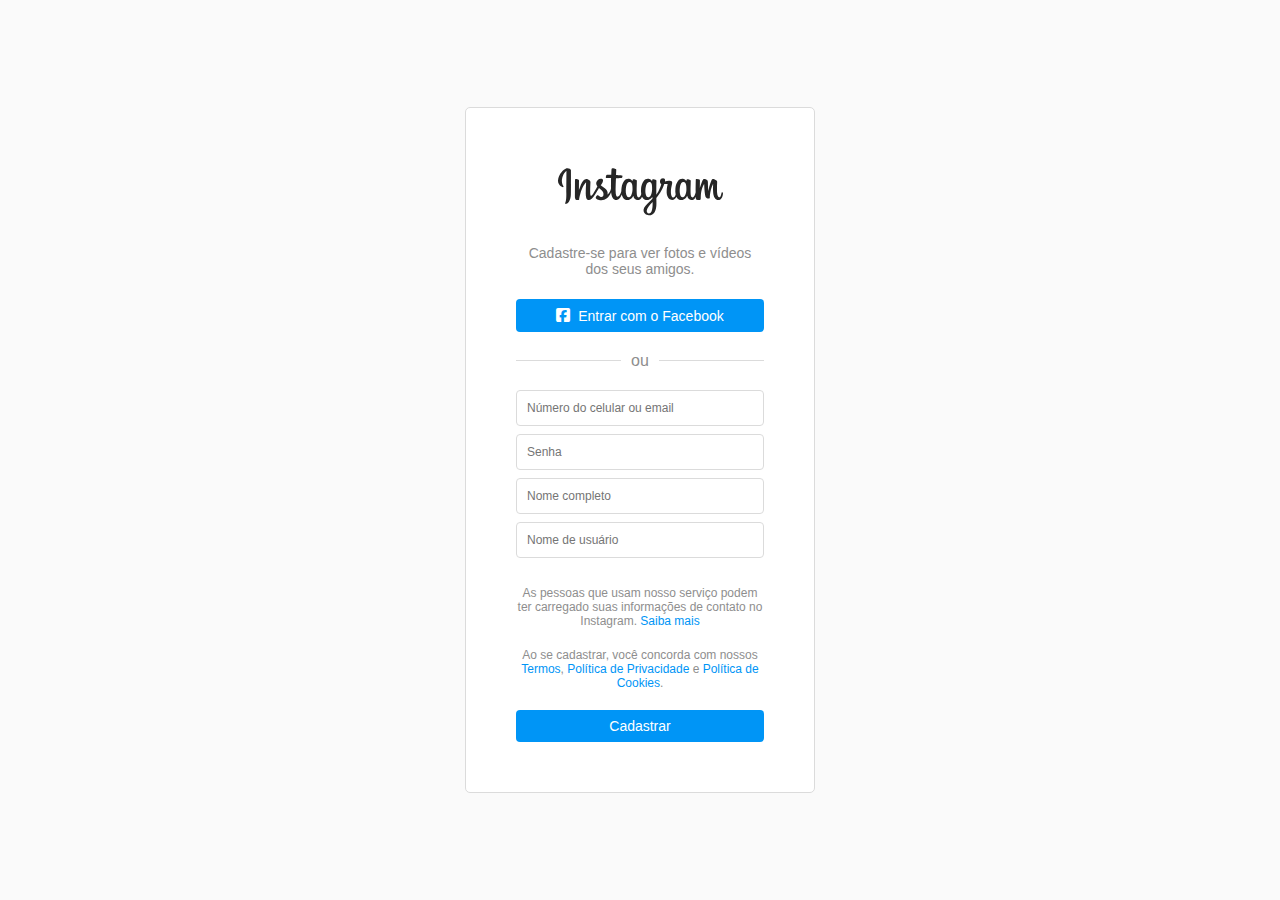
==== index.html @ ead30ce7 "html e css ok" ====
<!DOCTYPE html>
<html lang="pt">
<head>
    <meta charset="UTF-8">
    <meta http-equiv="X-UA-Compatible" content="IE=edge">
    <meta name="viewport" content="width=device-width, initial-scale=1.0">
    <link rel="stylesheet" href="./css/stylegeral.css">
    <link rel="stylesheet" href="https://cdnjs.cloudflare.com/ajax/libs/font-awesome/6.7.2/css/all.min.css">
    <title>Cadastre-se • Instagram</title>
</head>
<body>
    <section class="container">
        <figure>
            <img src="./image/Instagram_logo.svg" alt="Logo do Instagram" class="logo">
        </figure>

        <p class="descricao">
            Cadastre-se para ver fotos e vídeos dos seus amigos.
        </p>

        <a href="#" class="facebook-button">
            <i class="fa-brands fa-square-facebook"></i>Entrar com o Facebook
        </a>

        <div class="separator">
            <span>ou</span>
        </div>

        <div class="form-container">
            <form>
                <input type="text" id="celular_email" name="celular_email" placeholder="Número do celular ou email">
        
                <input type="password" id="senha" name="senha" placeholder="Senha">
        
                <input type="text" id="nome_completo" name="nome_completo" placeholder="Nome completo">
        
                <input type="text" id="nome_usuario" name="nome_usuario" placeholder="Nome de usuário">
            </form>

            <p class="aviso">
                As pessoas que usam nosso serviço podem ter carregado suas informações de contato no Instagram. <a href="#">Saiba mais</a> 
            </p>

            <p class="termos">
                Ao se cadastrar, você concorda com nossos <a href="#">Termos</a>, <a href="#">Política de Privacidade</a> e <a href="#">Política de Cookies</a>.
            </p>

            <button type="submit" class="cadastrar-button">Cadastrar</button>
        </div>

        
    </section>

</body>
</html>
---- css/stylegeral.css ----
/* Reset básico */
* {
    margin: 0;
    padding: 0;
    box-sizing: border-box;
    font-family: Arial, sans-serif;
}

body {
    display: flex;
    justify-content: center;
    align-items: center;
    height: 100vh;
    background-color: #fafafa;
}

.container {
    background-color: #fff;
    border: 1px solid #dbdbdb;
    border-radius: 5px;
    padding: 50px;
    width: 350px;
    text-align: center;
}

.logo {
    width: 175px;
    margin-bottom: 20px;
}

.descricao {
    color: #8e8e8e;
    font-size: 14px;
    margin-bottom: 22px;
}

.facebook-button {
    background-color: #0095f6;
    color: #fff;
    text-decoration: none;
    padding: 8px;
    border-radius: 4px;
    font-size: 14px;
    font-weight: 500;
    display: block;
    margin-bottom: 20px;
    cursor: pointer;
    transition: background-color 0.3s ease;
}

.facebook-button:hover {
    background-color: #0072b8;
}

.facebook-button i {
    margin-right: 8px;
    font-size: 16px;
}

.separator {
    display: flex;
    align-items: center;
    color: #8e8e8e;
    margin-bottom: 20px;
}

.separator::before, .separator::after {
    content: '';
    flex: 1;
    border-bottom: 1px solid #dbdbdb;
}

.separator span {
    padding: 0 10px;
}

.form-container input {
    width: 100%;
    padding: 10px;
    margin-bottom: 8px;
    border: 1px solid #dbdbdb;
    border-radius: 4px;
    font-size: 12px;
}

.aviso {
    color: #8e8e8e;
    font-size: 12px;
    margin-bottom: 20px;
    margin-top: 20px;
}

.aviso a {
    color: #0095f6;
    text-decoration: none;
    transition: color 0.3s ease;
}

.aviso a:hover {
    color: #0072b8;
}

.termos {
    color: #8e8e8e;
    font-size: 12px;
    margin-top: 20px;
    margin-bottom: 20px;
}

.termos a {
    color: #0095f6;
    text-decoration: none;
    transition: color 0.3s ease;
}

.termos a:hover {
    color: #0072b8;
}

.cadastrar-button {
    background-color: #0095f6;
    color: #fff;
    border: none;
    padding: 8px;
    width: 100%;
    border-radius: 4px;
    font-size: 14px;
    cursor: pointer;
    transition: background-color 0.3s ease;
}

.cadastrar-button:hover {
    background-color: #0072b8;
}
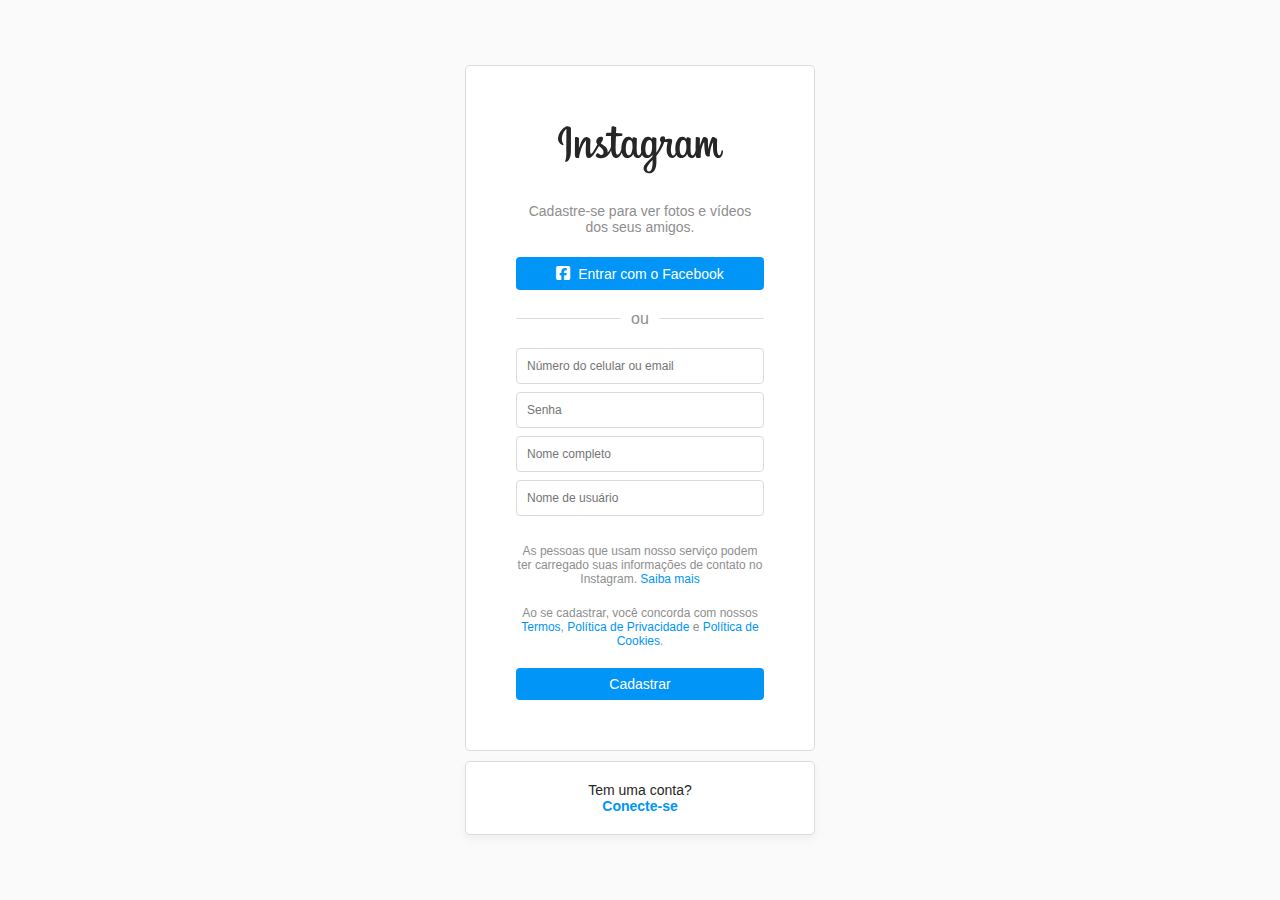
==== commit 0c83096a: "HTML_CSS.02" ====
--- a/index.html
+++ b/index.html
@@ -1,55 +1,73 @@
 <!DOCTYPE html>
 <html lang="pt">
+
 <head>
     <meta charset="UTF-8">
     <meta http-equiv="X-UA-Compatible" content="IE=edge">
     <meta name="viewport" content="width=device-width, initial-scale=1.0">
+
+    <link rel="icon" href="./image/logoinstagram.svg">
     <link rel="stylesheet" href="./css/stylegeral.css">
     <link rel="stylesheet" href="https://cdnjs.cloudflare.com/ajax/libs/font-awesome/6.7.2/css/all.min.css">
+
     <title>Cadastre-se • Instagram</title>
 </head>
+
 <body>
-    <section class="container">
-        <figure>
-            <img src="./image/Instagram_logo.svg" alt="Logo do Instagram" class="logo">
-        </figure>
+    <main>
+        <section class="container">
+            <header>
+                <figure>
+                    <img src="./image/Instagram_logo.svg" alt="Logo do Instagram" class="logo">
+                </figure>
+            </header>
 
-        <p class="descricao">
-            Cadastre-se para ver fotos e vídeos dos seus amigos.
-        </p>
-
-        <a href="#" class="facebook-button">
-            <i class="fa-brands fa-square-facebook"></i>Entrar com o Facebook
-        </a>
-
-        <div class="separator">
-            <span>ou</span>
-        </div>
-
-        <div class="form-container">
-            <form>
-                <input type="text" id="celular_email" name="celular_email" placeholder="Número do celular ou email">
-        
-                <input type="password" id="senha" name="senha" placeholder="Senha">
-        
-                <input type="text" id="nome_completo" name="nome_completo" placeholder="Nome completo">
-        
-                <input type="text" id="nome_usuario" name="nome_usuario" placeholder="Nome de usuário">
-            </form>
-
-            <p class="aviso">
-                As pessoas que usam nosso serviço podem ter carregado suas informações de contato no Instagram. <a href="#">Saiba mais</a> 
+            <p class="descricao">
+                Cadastre-se para ver fotos e vídeos dos seus amigos.
             </p>
 
-            <p class="termos">
-                Ao se cadastrar, você concorda com nossos <a href="#">Termos</a>, <a href="#">Política de Privacidade</a> e <a href="#">Política de Cookies</a>.
+            <a href="#" class="facebook-button">
+                <i class="fa-brands fa-square-facebook"></i>Entrar com o Facebook
+            </a>
+
+            <div class="separator">
+                <span>ou</span>
+            </div>
+
+            <form class="form-container">
+
+                <input type="text" id="celular_email" name="celular_email" placeholder="Número do celular ou email">
+
+                <input type="password" id="senha" name="senha" placeholder="Senha">
+
+                <input type="text" id="nome_completo" name="nome_completo" placeholder="Nome completo">
+
+                <input type="text" id="nome_usuario" name="nome_usuario" placeholder="Nome de usuário">
+
+                <p class="aviso">
+                    As pessoas que usam nosso serviço podem ter carregado
+                    suas informações de contato no Instagram.
+                    <a href="https://www.facebook.com/help/instagram/261704639352628">Saiba mais</a>
+                </p>
+
+                <p class="termos">
+                    Ao se cadastrar, você concorda com nossos
+                    <a href="https://help.instagram.com/581066165581870/?locale=pt_BR">Termos</a>,
+                    <a href="https://www.facebook.com/privacy/policy">Política de Privacidade</a> e
+                    <a href="https://privacycenter.instagram.com/policies/cookies/">Política de Cookies</a>.
+                </p>
+
+                <button type="submit" class="cadastrar-button">Cadastrar</button>
+            </form>
+        </section>
+
+        <section class="container02">
+            <p class="title">
+                Tem uma conta? <br>
+                <a href="#" class="conecte-se">Conecte-se</a>
             </p>
+        </section>
+    </main>
+</body>
 
-            <button type="submit" class="cadastrar-button">Cadastrar</button>
-        </div>
-
-        
-    </section>
-
-</body>
 </html>--- a/css/stylegeral.css
+++ b/css/stylegeral.css
@@ -131,4 +131,31 @@
 
 .cadastrar-button:hover {
     background-color: #0072b8;
-}+}
+
+.container02 {
+    background-color: #fff;
+    border: 1px solid #dbdbdb;
+    border-radius: 5px;
+    padding: 20px;
+    width: 350px;
+    text-align: center;
+    margin-top: 10px;
+    box-shadow: 0px 4px 10px rgba(0, 0, 0, 0.05);
+}
+
+.title {
+    color: #262626;
+    font-size: 14px;
+}
+
+.conecte-se {
+    color: #0095f6;
+    text-decoration: none;
+    font-weight: bold;
+    transition: color 0.3s ease;
+}
+
+.conecte-se:hover {
+    color: #0072b8;
+}
